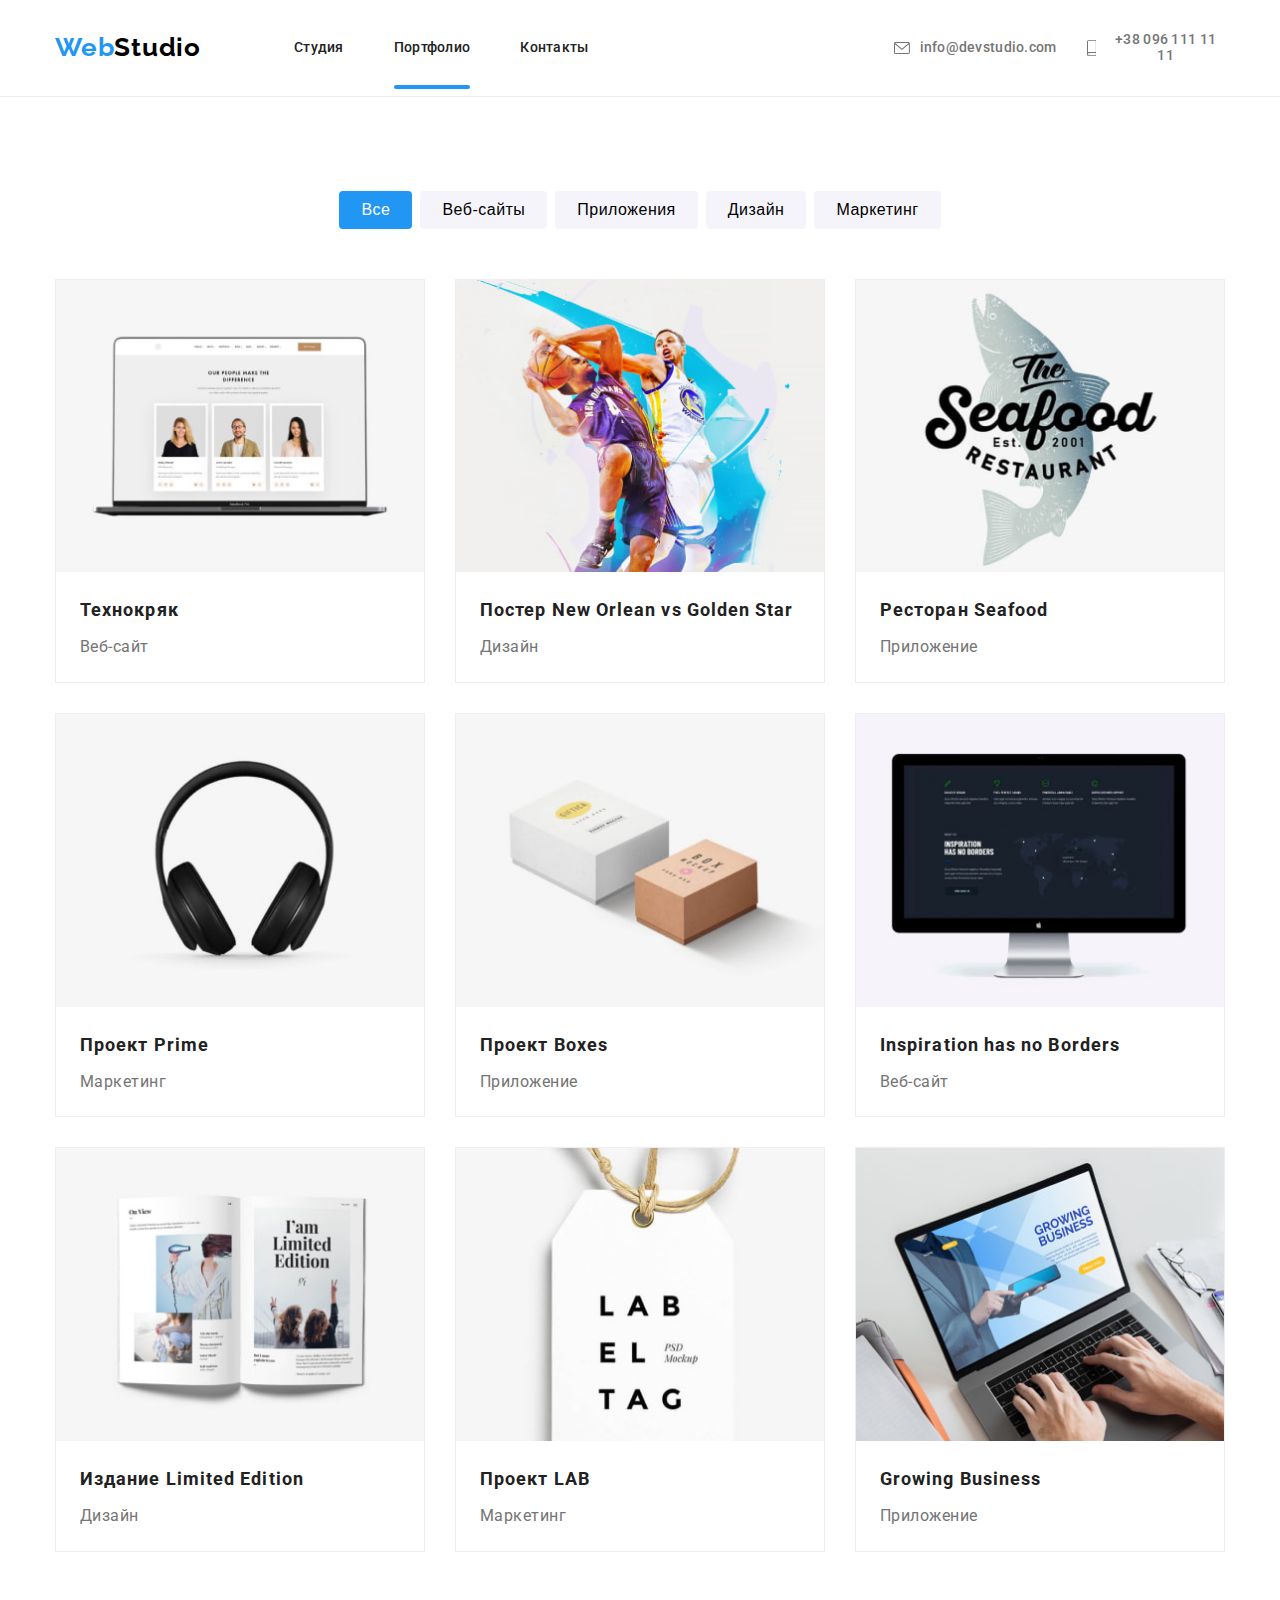
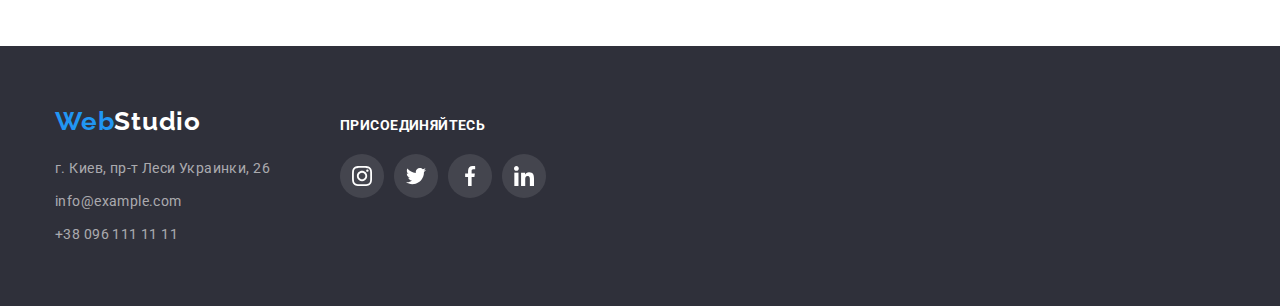
==== portfolio.html @ b4d9bcca "main" ====
<!DOCTYPE html>
<html lang="ru">
  <head>
    <meta charset="UTF-8" />
    <meta http-equiv="X-UA-Compatible" content="IE=edge" />
    <meta name="viewport" content="width=device-width, initial-scale=1.0" />
    <title>Портфолио</title>
    <link rel="stylesheet" href="./css/style.css" />
    <link rel="preconnect" href="https://fonts.googleapis.com" />
    <link rel="preconnect" href="https://fonts.gstatic.com" crossorigin />
    <link
      href="https://fonts.googleapis.com/css2?family=Raleway:wght@700&family=Roboto:wght@400;500;700;900&display=swap"
      rel="stylesheet"
    />
  </head>
  <body>
    <header class="header">
      <div class="container container-header">
        <nav class="header-nav">
          <a class="link logo" href="./index.html"
            >Web<span class="logo-second-word">Studio</span></a
          >
          <ul class="header-nav-list">
            <li class="header-item">
              <a class="link link-studio" href="./index.html">Cтyдия</a>
            </li>
            <li class="header-item">
              <a class="link link-studio active" href="./portfolio.html">Портфолио</a>
            </li>
            <li class="header-item"><a class="link link-studio" href="">Контакты</a></li>
          </ul>
        </nav>
        <ul class="header-adress-list">
          <li class="nav-item">
            <a class="link" href="mailto:info@devstudio.com">
              <svg class="header-icon" width="16" height="12">
                <use href="images/sprite.svg#icon-envelope"></use></svg
              >info@devstudio.com</a
            >
          </li>
          <li class="nav-item">
            <a class="link" href="tel:+380961111111">
              <svg class="header-icon" width="10" height="16">
                <use href="images/sprite.svg#icon-smartphone"></use></svg
              >+38 096 111 11 11</a
            >
          </li>
        </ul>
      </div>
    </header>
    <main>
      <section class="portfolio-section">
        <div class="container">
          <ul class="portfolio-buttons">
            <li class="button-item">
              <button class="portfolio-btn active-portfolio-btn" type="button">Все</button>
            </li>
            <li class="button-item">
              <button class="portfolio-btn" type="button">Веб-сайты</button>
            </li>
            <li class="button-item">
              <button class="portfolio-btn" type="button">Приложения</button>
            </li>
            <li class="button-item"><button class="portfolio-btn" type="button">Дизайн</button></li>
            <li class="button-item">
              <button class="portfolio-btn" type="button">Маркетинг</button>
            </li>
          </ul>

          <ul class="portfolio-list">
            <li class="portfolio-item">
              <div class="portfolio-pic">
                <img src="./images/work-example1.jpg" alt="зразок работы 1" width="370" />
                <p class="portfolio-backdrop">
                  Технокряк это современная площадка распространения коронавируса. Компании
                  используют эту платформу для цифрового шпионажа и атак на защищённые сервера
                  конкурентов.
                </p>
              </div>

              <div class="portfolio-card-bottom">
                <h3 class="portfolio-title">Технокряк</h3>
                <p class="portfolio-text">Веб-сайт</p>
              </div>
            </li>
            <li class="portfolio-item">
              <div class="portfolio-pic">
                <img src="./images/work-example2.jpg" alt="зразок работы 2" width="370" />
                <p class="portfolio-backdrop">
                  Технокряк это современная площадка распространения коронавируса. Компании
                  используют эту платформу для цифрового шпионажа и атак на защищённые сервера
                  конкурентов.
                </p>
              </div>
              <div class="portfolio-card-bottom">
                <h3 class="portfolio-title">
                  Постер <span lang="en">New Orlean vs Golden Star</span>
                </h3>
                <p class="portfolio-text">Дизайн</p>
              </div>
            </li>
            <li class="portfolio-item">
              <div class="portfolio-pic">
                <img src="./images/work-example3.jpg" alt="зразок работы 3" width="370" />
                <p class="portfolio-backdrop">
                  Технокряк это современная площадка распространения коронавируса. Компании
                  используют эту платформу для цифрового шпионажа и атак на защищённые сервера
                  конкурентов.
                </p>
              </div>
              <div class="portfolio-card-bottom">
                <h3 class="portfolio-title">Ресторан <span lang="en">Seafood</span></h3>
                <p class="portfolio-text">Приложение</p>
              </div>
            </li>
            <li class="portfolio-item">
              <div class="portfolio-pic">
                <img src="./images/work-example4.jpg" alt="зразок работы 4" width="370" />
                <p class="portfolio-backdrop">
                  Технокряк это современная площадка распространения коронавируса. Компании
                  используют эту платформу для цифрового шпионажа и атак на защищённые сервера
                  конкурентов.
                </p>
              </div>
              <div class="portfolio-card-bottom">
                <h3 class="portfolio-title">Проект <span lang="en">Prime</span></h3>
                <p class="portfolio-text">Маркетинг</p>
              </div>
            </li>
            <li class="portfolio-item">
              <div class="portfolio-pic">
                <img src="./images/work-example5.jpg" alt="зразок работы 5" width="370" />
                <p class="portfolio-backdrop">
                  Технокряк это современная площадка распространения коронавируса. Компании
                  используют эту платформу для цифрового шпионажа и атак на защищённые сервера
                  конкурентов.
                </p>
              </div>
              <div class="portfolio-card-bottom">
                <h3 class="portfolio-title">Проект <span lang="en">Boxes</span></h3>
                <p class="portfolio-text">Приложение</p>
              </div>
            </li>
            <li class="portfolio-item">
              <div class="portfolio-pic">
                <img src="./images/work-example6.jpg" alt="зразок работы 6" width="370" />
                <p class="portfolio-backdrop">
                  Технокряк это современная площадка распространения коронавируса. Компании
                  используют эту платформу для цифрового шпионажа и атак на защищённые сервера
                  конкурентов.
                </p>
              </div>
              <div class="portfolio-card-bottom">
                <h3 class="portfolio-title">Inspiration has no Borders</h3>
                <p class="portfolio-text">Веб-сайт</p>
              </div>
            </li>
            <li class="portfolio-item">
              <div class="portfolio-pic">
                <img src="./images/work-example7.jpg" alt="зразок работы 7" width="370" />
                <p class="portfolio-backdrop">
                  Технокряк это современная площадка распространения коронавируса. Компании
                  используют эту платформу для цифрового шпионажа и атак на защищённые сервера
                  конкурентов.
                </p>
              </div>
              <div class="portfolio-card-bottom">
                <h3 class="portfolio-title">Издание <span lang="en">Limited Edition</span></h3>
                <p class="portfolio-text">Дизайн</p>
              </div>
            </li>
            <li class="portfolio-item">
              <div class="portfolio-pic">
                <img src="./images/work-example8.jpg" alt="зразок работы 8" width="370" />
                <p class="portfolio-backdrop">
                  Технокряк это современная площадка распространения коронавируса. Компании
                  используют эту платформу для цифрового шпионажа и атак на защищённые сервера
                  конкурентов.
                </p>
              </div>
              <div class="portfolio-card-bottom">
                <h3 class="portfolio-title">Проект <span lang="en">LAB</span></h3>
                <p class="portfolio-text">Маркетинг</p>
              </div>
            </li>
            <li class="portfolio-item">
              <div class="portfolio-pic">
                <img src="./images/work-example9.jpg" alt="зразок работы 9" width="370" />
                <p class="portfolio-backdrop">
                  Технокряк это современная площадка распространения коронавируса. Компании
                  используют эту платформу для цифрового шпионажа и атак на защищённые сервера
                  конкурентов.
                </p>
              </div>
              <div class="portfolio-card-bottom">
                <h3 class="portfolio-title" lang="en">Growing Business</h3>
                <p class="portfolio-text">Приложение</p>
              </div>
            </li>
          </ul>
        </div>
      </section>
      <footer class="footer">
        <div class="container">
          <div class="adress-wrap">
            <a class="link logo" href="./index.html"
              >Web<span class="logo-secword-footer">Studio</span></a
            >
            <address>
              <ul class="footer-list">
                <li class="footer-item footer-adress-item">
                  <a
                    class="link"
                    href="https://goo.gl/maps/9dT43rwz24c6EDNdA"
                    target="_blank"
                    rel="noopener noreferrer"
                    >г. Киев, пр-т Леси Украинки, 26</a
                  >
                </li>
                <li class="footer-item">
                  <a class="link" href="mailto:info@example.com">info@example.com</a>
                </li>
                <li class="footer-item">
                  <a class="link" href="tel:+380961111111">+38 096 111 11 11</a>
                </li>
              </ul>
            </address>
          </div>
          <div class="footer-social-link-wrap">
            <h3 class="footer-title title-h3">присоединяйтесь</h3>
            <ul class="footer-social-link-list">
              <li class="footer-social-link-item">
                <a class="footer-social-link" href="#">
                  <svg class="bottom-svg" width="20px" height="20px">
                    <use href="./images/sprite.svg#icon-instagram" />
                  </svg>
                </a>
              </li>
              <li class="footer-social-link-item">
                <a class="footer-social-link" href="#">
                  <svg class="bottom-svg" width="20px" height="20px">
                    <use href="./images/sprite.svg#icon-twitter" />
                  </svg>
                </a>
              </li>
              <li class="footer-social-link-item">
                <a class="footer-social-link" href="#">
                  <svg class="bottom-svg" width="20px" height="20px">
                    <use href="./images/sprite.svg#icon-facebook" />
                  </svg>
                </a>
              </li>
              <li class="footer-social-link-item">
                <a class="footer-social-link" href="#">
                  <svg class="bottom-svg" width="20px" height="20px">
                    <use href="./images/sprite.svg#icon-linkedin" />
                  </svg>
                </a>
              </li>
            </ul>
          </div>
        </div>
      </footer>
    </main>
  </body>
</html>
---- css/style.css ----
*,
*::before,
*::after {
  box-sizing: border-box;
}

:root {
  --brand-color: #2196f3;
  --main-font-color: #212121;
  --second-font-color: #757575;
  --second-background-color: #2f303a;
  --white-font-color: #fff;
  --svg-grey-color: #afb1b8;
}

body {
  font-family: 'Roboto', sans-serif;
  color: var(--main-font-color);
  margin: 0 auto;
}
li {
  padding: 0;
  margin: 0;
  list-style: none;
}

button {
  border: none;
  padding: 6px 22px;
}

/* input,
textarea {
outline: none;
} */

h1,
h2,
h3,
p,
ul {
  margin: 0;
  padding: 0;
}

img {
  display: block;
  max-width: 100%;
  height: auto;
}

.container {
  width: 1200px;
  padding-left: 15px;
  padding-right: 15px;
  margin: 0 auto;
}
.link {
  text-decoration: none;
}

.portfolio-btn,
.hero-button {
  cursor: pointer;
}

.title-h2 {
  font-weight: bold;
  font-size: 36px;
  line-height: 1.17;
  text-align: center;
  letter-spacing: 0.03em;
}
.title-h3 {
  font-weight: bold;
  font-size: 14px;
  line-height: 1.14;
  letter-spacing: 0.03em;
  text-transform: uppercase;
}

/* --------------------HEADER------------------------ */

.header {
  background-color: var(--white-font-color);
  border-bottom: 1px solid #ececec;
}
.container-header {
  display: flex;
  align-items: center;
}

.header-item .link {
  display: block;
  padding: 32px 0;
}
.nav-item .link {
  display: block;
  padding: 32px 0;
}
.header-nav {
  display: flex;
  align-items: center;
  margin-right: 305px;
  /* margin-right: auto; */
}

.header-nav-list {
  display: flex;
  align-items: center;
}

.header-adress-list {
  display: flex;
  align-items: center;
}

.logo {
  font-family: 'Raleway', sans-serif;
  font-weight: bold;
  font-size: 26px;
  line-height: 1.19;
  letter-spacing: 0.03em;
  color: var(--brand-color);
}
.header-nav .logo {
  padding: 25px 0px;
  margin-right: 93px;
  display: block;
}
.logo-second-word {
  font-family: 'Raleway', sans-serif;
  font-weight: bold;
  font-size: 26px;
  line-height: 1.19;
  letter-spacing: 0.03em;
  color: #000000;
}

.nav-item > .link {
  display: flex;
  align-items: center;
}

.header-item .link {
  font-weight: 500;
  font-size: 14px;
  line-height: 1.14;
  letter-spacing: 0.02em;
  color: var(--main-font-color);
  transition-property: color, background-color;
  transition-duration: 250ms;
  transition-timing-function: cubic-bezier(0.4, 0, 0.2, 1);
}
.header-item:not(:last-child) {
  margin-right: 50px;
}

.header-item .link:hover,
.header-item .link:focus,
.nav-item > .link:hover,
.nav-item > .link:focus {
  font-weight: 500;
  font-size: 14px;
  line-height: 1.14;
  letter-spacing: 0.02em;
  color: var(--brand-color);
}

.nav-item .link {
  font-weight: 500;
  font-size: 14px;
  line-height: 1.14;
  letter-spacing: 0.02em;
  color: var(--second-font-color);
  text-align: center;
  transition-property: color, background-color;
  transition-duration: 250ms;
  transition-timing-function: cubic-bezier(0.4, 0, 0.2, 1);
}

.header-icon-link {
  color: var(--second-font-color);
}

.nav-item:not(:last-child) {
  margin-right: 30px;
}

.header-icon {
  margin-right: 10px;
  fill: currentColor;
}
.link-studio {
  position: relative;
  display: flex;
}

.link-studio.active::before {
  content: '';
  position: absolute;
  bottom: 0;
  width: 100%;
  height: 4px;
  background-color: var(--brand-color);
  border-radius: 2px;
  margin-bottom: -1px;
}

/* --------------------HERO------------------------ */

.section-title {
  padding-bottom: 200px;
  padding-top: 200px;
  margin: 0 auto;
  background-image: linear-gradient(rgba(47, 48, 58, 0.4), rgba(47, 48, 58, 0.4)),
    url(../images/background-hero.jpg);
  background-position: center;
  background-repeat: no-repeat;
  background-size: cover;
  background-color: var(--second-background-color);
}
.hero-title {
  color: var(--white-font-color);
  font-weight: 900;
  font-size: 44px;
  line-height: 1.36;
  text-align: center;
  letter-spacing: 0.06em;
  text-transform: uppercase;
  max-width: 696px;
  margin: 0 auto;
  margin-bottom: 30px;
}

.hero-button {
  font-family: inherit;
  background-color: var(--brand-color);
  color: var(--white-font-color);
  font-size: 16px;
  line-height: 1.87;
  display: flex;
  align-items: center;
  text-align: center;
  letter-spacing: 0.06em;
  margin: 0 auto;
  border-radius: 4px;
  padding-bottom: 200px 50px;
  transition-property: color, background-color, drop-shadow;
  transition-duration: 250ms;
  transition-timing-function: cubic-bezier(0.4, 0, 0.2, 1);
}

.hero-button:hover,
.hero-button:focus {
  background-color: #188ce8;
  filter: drop-shadow(0px 4px 4px rgba(0, 0, 0, 0.25));
}

/* --------------------About------------------------ */

.about-section {
  padding: 94px 0;
}
.visually-hidden {
  position: absolute;
  white-space: nowrap;
  width: 1px;
  height: 1px;
  overflow: hidden;
  border: 0;
  padding: 0;
  clip: rect(0 0 0 0);
  clip-path: inset(50%);
  margin: -1px;
}
.about-icon-box {
  width: 270px;
  height: 120px;
  background-color: #f5f4fa;
  border-radius: 4px;
  margin-bottom: 30px;
  text-align: center;
  padding: 25px 100px;
}
.about-title {
  margin-bottom: 10px;
}
.about-text {
  font-size: 14px;
  line-height: 1.71;
  letter-spacing: 0.03em;
  color: var(--second-font-color);
}
.about-list {
  display: flex;
}

.about-item {
  max-width: 270px;
}

.about-item:not(:last-child) {
  margin-right: 30px;
}
/* --------------------What we do------------------------ */

.todo-section {
  padding-bottom: 94px;
}

.todo-title {
  margin-bottom: 50px;
}

.todo-list {
  display: flex;
}
.todo-item {
  display: flex;
  position: relative;
}

.todo-text {
  position: absolute;

  font-size: 14px;
  line-height: 1.14;
  text-align: center;
  letter-spacing: 0.03em;
  text-transform: uppercase;
  color: var(--brand-color);
  padding: 27px 82px;
  width: 370px;
  height: 70px;
  bottom: 0;
  background-color: rgba(47, 48, 58, 0.8);
  color: var(--white-font-color);
}

.todo-item:not(:last-child) {
  margin-right: 30px;
}
/* --------------------Our team------------------------ */
.ourteam-section {
  background-color: #f5f4fa;
  padding: 94px 0;
}
.ourteam-main-title {
  margin-bottom: 50px;
}
.ourteam-list {
  display: flex;
}

.ourteam-item:not(:last-child) {
  margin-right: 30px;
}

.ourteam-item {
  background: var(--white-font-color);
  border-radius: 0px 0px 4px 4px;
  box-shadow: 0px 1px 3px rgba(0, 0, 0, 0.12), 0px 1px 1px rgba(0, 0, 0, 0.14),
    0px 2px 1px rgba(0, 0, 0, 0.2);
  padding-bottom: 30px;
}

.ourteam-bottom-wrap {
  margin-top: 30px;
  margin-bottom: 16px;
}
.ourteam-title {
  font-weight: 500;
  font-size: 16px;
  line-height: 1.9;
  text-align: center;
  letter-spacing: 0.03em;
  margin-bottom: 10px;
}
.ourteam-text {
  font-size: 16px;
  line-height: 1.9;
  text-align: center;
  letter-spacing: 0.03em;
  color: var(--second-font-color);
}

.social-link-list {
  display: flex;
  align-items: center;
  justify-content: center;
}

.social-link {
  display: block;
  width: 44px;
  height: 44px;
  padding: 12px 12px;
  border-radius: 50%;
  color: var(--svg-grey-color);
  background-color: transparent;
  transition-property: color, background-color;
  transition-duration: 250ms;
  transition-timing-function: cubic-bezier(0.4, 0, 0.2, 1);
}
.svg-social {
  fill: currentColor;
}

.social-link:hover,
.social-link:focus {
  background-color: var(--brand-color);
  width: 44px;
  height: 44px;
  border-radius: 50%;
  cursor: pointer;
  color: var(--white-font-color);
}

.social-link-item + .social-link-item {
  margin-left: 10px;
}

/* --------------------Our clients------------------------ */
.our-clients-section {
  padding-top: 73px;
  padding-bottom: 94px;
}

.our-clients-title-title {
  margin-bottom: 50px;
}

.our-clients-list {
  display: flex;
  justify-content: center;
  align-items: center;
}

.our-clients-item + .our-clients-item {
  margin-left: 30px;
}
.our-clients-link {
  display: block;
  width: 170px;
  height: 90px;
  border: 1px solid var(--svg-grey-color);
  border-radius: 4px;
  padding: 16px 32px;
  color: var(--svg-grey-color);
  transition-property: color, background-color;
  transition-duration: 250ms;
  transition-timing-function: cubic-bezier(0.4, 0, 0.2, 1);
}
.clients-svg {
  fill: currentColor;
}
.our-clients-link:hover,
.our-clients-link:focus {
  border: 1px solid var(--brand-color);
  color: var(--brand-color);
}

/* --------------------Footer------------------------ */

.footer {
  background-color: var(--second-background-color);
  padding-bottom: 60px;
  padding-top: 60px;
}

.footer > .container {
  display: flex;
  align-items: baseline;
}

.adress-wrap {
  margin-right: 70px;
}
.logo-secword-footer {
  color: var(--white-font-color);
}

.footer .logo {
  display: block;
  margin-bottom: 20px;
}

.footer-adress-item .link {
  font-style: normal;
  font-size: 14px;
  line-height: 1.71;
  letter-spacing: 0.03em;
  color: var(--white-font-color);
}

.footer-item .link {
  font-style: normal;
  font-size: 14px;
  line-height: 1.71;
  letter-spacing: 0.03em;
  color: rgba(255, 255, 255, 0.6);
}

.footer-item:not(:last-child) {
  margin-bottom: 9px;
}
.footer-title {
  color: var(--white-font-color);
  margin-bottom: 20px;
}
.footer-social-link-list {
  display: flex;
  justify-content: center;
  align-items: center;
}

.footer-social-link {
  display: block;
  width: 44px;
  height: 44px;
  border-radius: 50%;
  padding: 12px;
  background-color: rgba(255, 255, 255, 0.1);
  color: var(--white-font-color);
  transition-property: color, background-color;
  transition-duration: 250ms;
  transition-timing-function: cubic-bezier(0.4, 0, 0.2, 1);
}
.bottom-svg {
  fill: currentColor;
}
.footer-social-link-item + .footer-social-link-item {
  margin-left: 10px;
}

.footer-social-link:hover,
.footer-social-link:focus {
  background-color: var(--brand-color);
}

/* --------------------Portfolio------------------------ */

.portfolio-section {
  padding: 94px 0;
}

.portfolio-buttons {
  display: flex;
  justify-content: center;
  margin-bottom: 50px;
}
.portfolio-btn {
  background: #f5f4fa;
  font-weight: 500;
  font-size: 16px;
  line-height: 1.62;
  text-align: center;
  letter-spacing: 0.03em;
  border-radius: 4px;
  transition-property: color, background-color, box-shadow;
  transition-duration: 250ms;
  transition-timing-function: cubic-bezier(0.4, 0, 0.2, 1);
}
.portfolio-btn:hover,
.portfolio-btn:focus {
  background: var(--brand-color);
  text-align: center;
  letter-spacing: 0.03em;
  color: var(--white-font-color);
  box-shadow: 0px 3px 1px rgba(0, 0, 0, 0.1), 0px 1px 2px rgba(0, 0, 0, 0.08),
    0px 2px 2px rgba(0, 0, 0, 0.12);
}

.active-portfolio-btn {
  background: var(--brand-color);
  color: var(--white-font-color);
}

.portfolio-list {
  display: flex;
  flex-wrap: wrap;
  margin: 0 auto;
  margin-right: -30px;
  margin-bottom: -30px;
}
.portfolio-card-bottom {
  padding: 20px 24px;
}

.portfolio-item {
  flex-basis: calc(100% / 3 - 30px);
  margin-right: 30px;
  margin-bottom: 30px;
  background: var(--white-font-color);
  border: 1px solid #eeeeee;
  transition-property: box-shadow;
  transition-duration: 250ms;
  transition-timing-function: cubic-bezier(0.4, 0, 0.2, 1);
}
.portfolio-item:hover,
.portfolio-item:focus {
  box-shadow: 0px 1px 1px rgba(0, 0, 0, 0.12), 0px 4px 4px rgba(0, 0, 0, 0.06),
    1px 4px 6px rgba(0, 0, 0, 0.16);
  opacity: inherit;
}

.portfolio-pic {
  position: relative;
  display: flex;
  overflow: hidden;
}
.portfolio-backdrop {
  position: absolute;
  font-size: 18px;
  line-height: 1.56;
  letter-spacing: 0.03em;
  color: #ffffff;
  background-color: rgba(33, 150, 243, 0.9);
  width: 100%;
  height: 100%;
  display: flex;
  align-items: center;
  top: 0;
  left: 0;
  padding: 0 24px;
  transform: translateY(101%);
  transition: transform 250ms cubic-bezier(0.4, 0, 0.2, 1);
}

.portfolio-item:hover .portfolio-backdrop {
  transform: translateY(0);
}

.button-item:not(:last-child) {
  margin-right: 8px;
}

.portfolio-title {
  font-size: 18px;
  line-height: 2;
  letter-spacing: 0.06em;
  margin-bottom: 4px;
}

.portfolio-text {
  font-size: 16px;
  line-height: 1.87;
  letter-spacing: 0.03em;
  color: var(--second-font-color);
}
/* --------------------Modal window------------------------ */
.backdrop {
  position: fixed;
  top: 0;
  right: 0;
  width: 100%;
  height: 100%;
  background-color: rgba(0, 0, 0, 0.2);
  z-index: 1;
  opacity: 1;
  transition: opacity 250ms cubic-bezier(0.4, 0, 0.2, 1);
}
.backdrop.is-hidden {
  opacity: 0;
  pointer-events: none;
  visibility: hidden;
}
.backdrop.is-hidden .modal {
  transform: translate(-50%, -50%) scale(0.7);
  transition: transform 250ms cubic-bezier(0.4, 0, 0.2, 1);
}

.modal {
  position: absolute;
  top: 50%;
  left: 50%;
  transform: translate(-50%, -50%) scale(1);
  width: 528px;
  height: 581px;
  background-color: var(--white-font-color);
  border-radius: 4px;
  filter: drop-shadow(0px 4px 4px rgba(0, 0, 0, 0.25));
  transition: transform 250ms cubic-bezier(0.4, 0, 0.2, 1);
}
.modal-button {
  width: 30px;
  height: 30px;
  border: 1px solid rgba(0, 0, 0, 0.1);
  border-radius: 50%;
  background-color: white;
  padding: 0px;
  display: flex;
  justify-content: center;
  align-items: center;
  margin: 8px 8px auto auto;
  cursor: pointer;
}
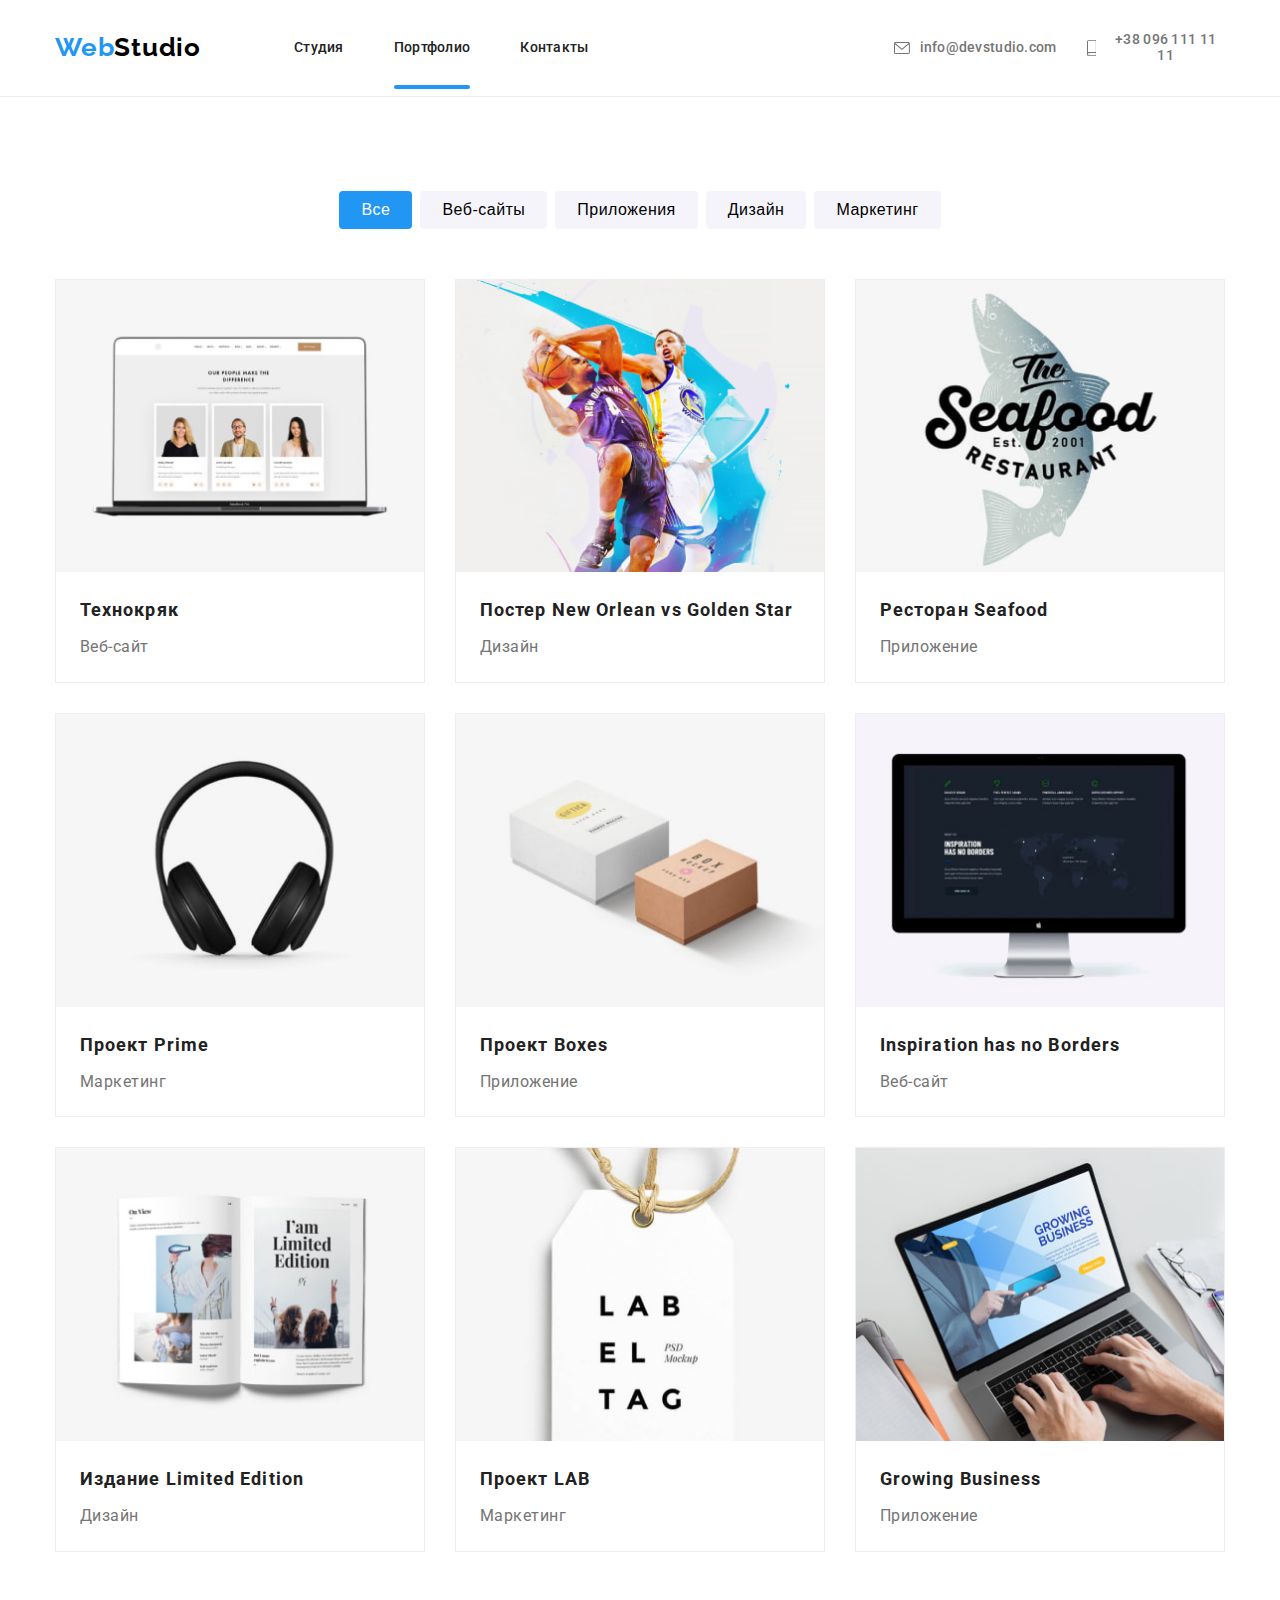
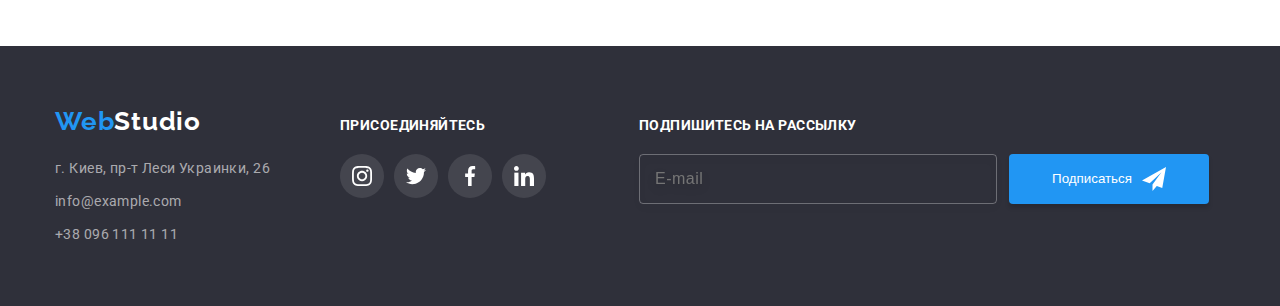
==== commit 81361217: "done" ====
--- a/portfolio.html
+++ b/portfolio.html
@@ -259,6 +259,20 @@
               </li>
             </ul>
           </div>
+          <div>
+            <h3 class="footer-title title-h3">Подпишитесь на рассылку</h3>
+            <div class="footer-input-container">
+              <input class="footer-input" type="email" name="mail" id="" placeholder="E-mail" />
+
+              <div class="footer-button-container">
+                <button class="footer-button">
+                  Подписаться<svg class="footer-icon" width="24px" height="24px">
+                    <use href="./images/sprite.svg#icon-send-footer"></use>
+                  </svg>
+                </button>
+              </div>
+            </div>
+          </div>
         </div>
       </footer>
     </main>
--- a/css/style.css
+++ b/css/style.css
@@ -245,7 +245,9 @@
   letter-spacing: 0.06em;
   margin: 0 auto;
   border-radius: 4px;
-  padding-bottom: 200px 50px;
+  padding: 10px 32px;
+  width: 200px;
+  height: 50px;
   transition-property: color, background-color, drop-shadow;
   transition-duration: 250ms;
   transition-timing-function: cubic-bezier(0.4, 0, 0.2, 1);
@@ -505,6 +507,10 @@
 .footer-item:not(:last-child) {
   margin-bottom: 9px;
 }
+.footer-social-link-wrap {
+  margin-right: 93px;
+}
+
 .footer-title {
   color: var(--white-font-color);
   margin-bottom: 20px;
@@ -539,6 +545,57 @@
   background-color: var(--brand-color);
 }
 
+.footer-input {
+  background-color: transparent;
+  width: 358px;
+  height: 50px;
+  border: 1px solid rgba(255, 255, 255, 0.3);
+  box-sizing: border-box;
+  filter: drop-shadow(0px 4px 4px rgba(0, 0, 0, 0.15));
+  border-radius: 4px;
+  font-size: 16px;
+  line-height: 1.25;
+  display: flex;
+  align-items: center;
+  letter-spacing: 0.03em;
+  color: rgba(255, 255, 255, 0.6);
+  padding: 15px;
+}
+.footer-input-container {
+  display: flex;
+  justify-content: center;
+  align-items: center;
+}
+
+.footer-button-container {
+  margin: auto 0 auto 12px;
+}
+.footer-button {
+  width: 200px;
+  height: 50px;
+  padding: 10px 28px;
+  color: var(--white-font-color);
+  background: var(--brand-color);
+  box-shadow: 0px 4px 4px rgba(0, 0, 0, 0.15);
+  border-radius: 4px;
+  display: flex;
+  align-items: center;
+  justify-content: center;
+  cursor: pointer;
+  transition-property: color, background-color, drop-shadow;
+  transition-duration: 250ms;
+  transition-timing-function: cubic-bezier(0.4, 0, 0.2, 1);
+}
+.footer-button:hover,
+.footer-button:focus {
+  background-color: #188ce8;
+  filter: drop-shadow(0px 4px 4px rgba(0, 0, 0, 0.25));
+}
+
+.footer-icon {
+  margin-left: 10px;
+  fill: var(--white-font-color);
+}
 /* --------------------Portfolio------------------------ */
 
 .portfolio-section {
@@ -677,13 +734,17 @@
   left: 50%;
   transform: translate(-50%, -50%) scale(1);
   width: 528px;
-  height: 581px;
+  height: auto;
   background-color: var(--white-font-color);
   border-radius: 4px;
   filter: drop-shadow(0px 4px 4px rgba(0, 0, 0, 0.25));
   transition: transform 250ms cubic-bezier(0.4, 0, 0.2, 1);
+  padding: 40px;
 }
 .modal-button {
+  position: absolute;
+  top: 8px;
+  right: 35px;
   width: 30px;
   height: 30px;
   border: 1px solid rgba(0, 0, 0, 0.1);
@@ -693,6 +754,141 @@
   display: flex;
   justify-content: center;
   align-items: center;
-  margin: 8px 8px auto auto;
+  /* margin: 8px 8px 8px auto; */
   cursor: pointer;
 }
+.modal-button:hover .modal-svg {
+  fill: var(--brand-color);
+}
+.input-container {
+  display: flex;
+  flex-direction: column;
+}
+.modal-title-text {
+  font-size: 20px;
+
+  text-align: center;
+  letter-spacing: 0.03em;
+  color: var(--main-font-color);
+  margin-bottom: 12px;
+}
+.input-wraper {
+  position: relative;
+  /* display: block; */
+}
+.input-box {
+  padding: 12px 12px 12px 42px;
+  margin-bottom: 10px;
+  border: 1px solid rgba(33, 33, 33, 0.2);
+  box-sizing: border-box;
+  border-radius: 4px;
+  width: 100%;
+  height: 40px;
+}
+.modal-text {
+  font-size: 12px;
+  line-height: 1.17;
+  letter-spacing: 0.01em;
+  color: var(--second-font-color);
+  margin-bottom: 4px;
+  display: block;
+}
+.modal-icon {
+  position: absolute;
+  top: 0;
+  left: 15px;
+  transform: translateY(50%);
+}
+
+.input-box:focus + .modal-icon {
+  fill: var(--brand-color);
+}
+.modal-textarea {
+  resize: none;
+  width: 100%;
+  height: 120px;
+  margin-bottom: 20px;
+  padding: 12px 15px;
+  border: 1px solid rgba(33, 33, 33, 0.2);
+  border-radius: 4px;
+}
+
+.modal-textarea[placeholder] {
+  font-size: 12px;
+  line-height: 14px;
+  letter-spacing: 0.01em;
+
+  box-sizing: border-box;
+
+  color: rgba(117, 117, 117, 0.5);
+}
+.input-box:focus,
+.modal-textarea:focus {
+  outline: none;
+  border-color: var(--brand-color);
+}
+
+.checkbox-container {
+  display: flex;
+  margin-bottom: 30px;
+}
+
+.checkbox-text {
+  font-size: 14px;
+  line-height: 1.71;
+  letter-spacing: 0.03em;
+  color: var(--second-font-color);
+  display: flex;
+  align-items: center;
+  margin: 0 auto;
+}
+.input-checkbox:checked + .checkbox-text .checkbox-wrap {
+  background-color: var(--brand-color);
+  border: none;
+}
+
+.input-checkbox:checked + .checkbox-text .checkbox-icon {
+  fill: var(--white-font-color);
+}
+
+.checkbox-wrap {
+  width: 16px;
+  height: 15px;
+  border: 2px solid var(--main-font-color);
+  border-radius: 4px;
+  display: flex;
+  align-items: center;
+  justify-content: center;
+  margin-right: 7px;
+}
+.checkbox-icon {
+  fill: transparent;
+}
+.checkbox-link {
+  font-size: 14px;
+  line-height: 1.71;
+  letter-spacing: 0.03em;
+  text-decoration-line: underline;
+  color: var(--brand-color);
+}
+.modal-submit-button {
+  width: 200px;
+  height: 50px;
+  color: var(--white-font-color);
+  background: var(--brand-color);
+  box-shadow: 0px 4px 4px rgba(0, 0, 0, 0.15);
+  border-radius: 4px;
+  display: block;
+  margin: 0 auto;
+  padding: 10px 55px;
+  cursor: pointer;
+  transition-property: color, background-color, drop-shadow;
+  transition-duration: 250ms;
+  transition-timing-function: cubic-bezier(0.4, 0, 0.2, 1);
+}
+
+.modal-submit-button:hover,
+.modal-submit-button:focus {
+  background-color: #188ce8;
+  filter: drop-shadow(0px 4px 4px rgba(0, 0, 0, 0.25));
+}
